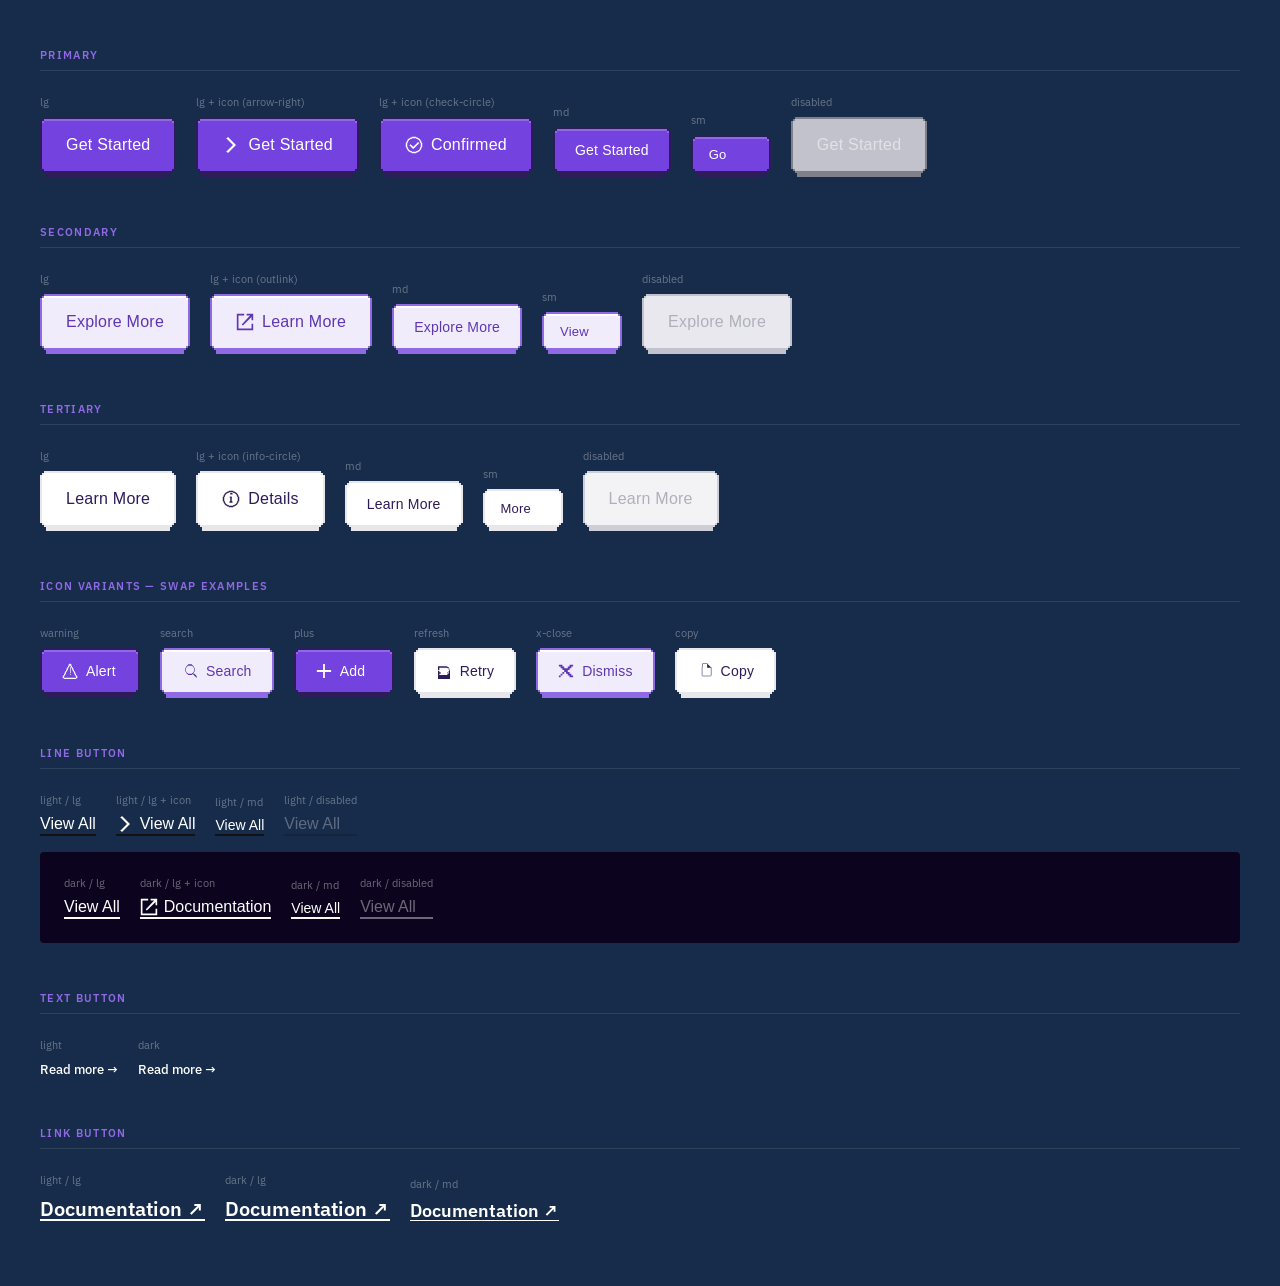
==== DesignSystem/components/buttons.html @ 7628325a "Add MemeCore Design System — tokens, components, icon system - Design tokens: CSS variables (colors," ====
<!DOCTYPE html>
<html lang="ko">
<head>
  <meta charset="UTF-8" />
  <meta name="viewport" content="width=device-width, initial-scale=1.0" />
  <title>MemeCore — Buttons</title>
  <link rel="stylesheet" href="../tokens.css" />
  <link rel="stylesheet" href="buttons.css" />
  <style>
    * { box-sizing: border-box; margin: 0; padding: 0; }
    body { background: var(--color-bg-night); color: var(--color-white); font-family: var(--font-body); padding: 48px 40px; }
    h2 { font-size: 11px; font-weight: 600; letter-spacing: 0.12em; text-transform: uppercase; color: var(--color-primary-light); margin: 48px 0 24px; padding-bottom: 8px; border-bottom: 1px solid rgba(255,255,255,0.1); }
    h2:first-of-type { margin-top: 0; }
    .row { display: flex; align-items: flex-end; gap: 20px; flex-wrap: wrap; margin-bottom: 16px; }
    .label { font-size: 11px; color: rgba(255,255,255,0.35); margin-bottom: 8px; }
    .col { display: flex; flex-direction: column; }
    .dark-bg { background: var(--color-bg-grants); padding: 24px; border-radius: 4px; display: flex; gap: 20px; flex-wrap: wrap; align-items: flex-end; }
  </style>
</head>
<body>

<!-- ═══════════════════════════════════════════════════════════
     Inline SVG sprite — all pixel icons as <symbol> elements
     Usage: <use href="#icon-NAME"/>
═══════════════════════════════════════════════════════════ -->
<svg xmlns="http://www.w3.org/2000/svg" style="display:none" aria-hidden="true">
  <symbol id="icon-arrow-down" viewBox="31.0 24.0 18.0 11.0">
    <path d="M48 26V27H47V28H46V29H45V30H44V31H43V32H42V33H41V34H39V33H38V32H37V31H36V30H35V29H34V28H33V27H32V26H33V25H34V26H35V27H36V28H37V29H38V30H39V31H41V30H42V29H43V28H44V27H45V26H46V25H47V26H48Z" fill="currentColor"/>
  </symbol>
  <symbol id="icon-arrow-left" viewBox="34.0 21.0 11.0 18.0">
    <path fill-rule="evenodd" clip-rule="evenodd" d="M42.5 22H43.5V23H44.5V24H43.5V25H42.5V26H41.5V27H40.5V28H39.5V29H38.5V30V31H39.5V32H40.5V33H41.5V34H42.5V35H43.5V36H44.5V37H43.5V38H42.5V37H41.5V36H40.5V35H39.5V34H38.5V33H37.5V32H36.5V31H35.5V29H36.5V28H37.5V27H38.5V26H39.5V25H40.5V24H41.5V23H42.5V22Z" fill="currentColor"/>
  </symbol>
  <symbol id="icon-arrow-right" viewBox="34.0 21.0 11.0 18.0">
    <path fill-rule="evenodd" clip-rule="evenodd" d="M37 22H36V23H35V24H36V25H37V26H38V27H39V28H40V29H41V30V31H40V32H39V33H38V34H37V35H36V36H35V37H36V38H37V37H38V36H39V35H40V34H41V33H42V32H43V31H44V29H43V28H42V27H41V26H40V25H39V24H38V23H37V22Z" fill="currentColor"/>
  </symbol>
  <symbol id="icon-arrow-up" viewBox="31.0 24.0 18.0 11.0">
    <path fill-rule="evenodd" clip-rule="evenodd" d="M39 25H41V26H42V27H43V28H44V29H45V30H46V31H47V32H46V33H45V32H44V31H43V30H42V29H41V28H40V27H39V28H38V29H37V30H36V31H35V32H34V33H33V32H32V31H33V30H34V29H35V28H36V27H37V26H38V25H39Z" fill="currentColor"/>
  </symbol>
  <symbol id="icon-check" viewBox="29.0 21.0 22.0 16.0">
    <path d="M50 [base64]" fill="currentColor"/>
  </symbol>
  <symbol id="icon-check-circle" viewBox="18.0 18.0 24.0 24.0">
    <path d="M37 27V28H36V29H35V30H34V31H33V32H32V33H31V34H30V35H28V34H27V33H26V32H25V31H24V30H25V29H26V30H27V31H28V32H30V31H31V30H32V29H33V28H34V27H35V26H36V27H37Z" fill="currentColor"/>
    <path d="M40 27V25H39V23H38V22H37V21H35V20H33V19H27V20H25V21H23V22H22V23H21V25H20V27H19V33H20V35H21V37H22V38H23V39H25V40H27V41H33V40H35V39H37V38H38V37H39V35H40V33H41V27H40ZM38 33V35H37V37H35V38H33V39H27V38H25V37H23V35H22V33H21V27H22V25H23V23H25V22H27V21H33V22H35V23H37V25H38V27H39V33H38Z" fill="currentColor"/>
  </symbol>
  <symbol id="icon-copy" viewBox="21.0 19.0 26.0 30.0">
    <path fill-rule="evenodd" clip-rule="evenodd" d="M29 20H39V27H46V43H45V44H29V43H28V27H29V20ZM38 21H30V27H29V43H45V28H38V21ZM39 21V27H45L39 21Z" fill="currentColor"/>
  </symbol>
  <symbol id="icon-delete" viewBox="20.0 18.0 21.0 24.0">
    <path d="M36.5 23V22H35.5V21H34.5V20H33.5V19H27.5V20H26.5V21H25.5V22H24.5V23H20.5V25H21.5V24H39.5V25H40.5V23H36.5Z" fill="currentColor"/>
    <path d="M38.5 25H22.5V41H23.5V42H37.5V41H38.5V25ZM24.5 26H23.5V41H24.5V26ZM37.5 26H36.5V41H37.5V26Z" fill="currentColor"/>
    <path d="M28.5 27H27.5V40H28.5V27Z" fill="currentColor"/>
    <path d="M31.5 27H30.5V40H31.5V27Z" fill="currentColor"/>
    <path d="M34.5 27H33.5V40H34.5V27Z" fill="currentColor"/>
  </symbol>
  <symbol id="icon-info-circle" viewBox="18.0 18.0 24.0 24.0">
    <path d="M32 33V35H28V33H29V28H28V27H31V33H32Z" fill="currentColor"/>
    <path d="M32 24V22H29V24H32Z" fill="currentColor"/>
    <path d="M40 27V25H39V23H38V22H37V21H35V20H33V19H27V20H25V21H23V22H22V23H21V25H20V27H19V33H20V35H21V37H22V38H23V39H25V40H27V41H33V40H35V39H37V38H38V37H39V35H40V33H41V27H40ZM38 33V35H37V37H35V38H33V39H27V38H25V37H23V35H22V33H21V27H22V25H23V23H25V22H27V21H33V22H35V23H37V25H38V27H39V33H38Z" fill="currentColor"/>
    <path d="M29 27V28H31V27H29Z" fill="currentColor"/>
  </symbol>
  <symbol id="icon-minus" viewBox="21.0 28.0 18.0 4.0">
    <path fill-rule="evenodd" clip-rule="evenodd" d="M39 29H21V31H39V29Z" fill="currentColor"/>
  </symbol>
  <symbol id="icon-more-dot" viewBox="18.0 40.0 24.0 8.0">
    <path d="M32 43H33V45H32V46H31V47H29V46H28V45H27V43H28V42H29V41H31V42H32V43Z" fill="currentColor"/>
    <path d="M22 43H23V45H22V46H21V47H19V46H18V45H17V43H18V42H19V41H21V42H22V43Z" fill="currentColor"/>
    <path d="M42 43H43V45H42V46H41V47H39V46H38V45H37V43H38V42H39V41H41V42H42V43Z" fill="currentColor"/>
  </symbol>
  <symbol id="icon-outlink" viewBox="19.0 19.0 22.0 22.0">
    <path fill-rule="evenodd" clip-rule="evenodd" d="M20 20H29V22H22V38H38V32H40V40H20V20ZM32 20H40V28H38V23.83L27.41 34.41L26 33L36.17 22H32V20Z" fill="currentColor"/>
  </symbol>
  <symbol id="icon-plus" viewBox="21.0 21.0 18.0 18.0">
    <path fill-rule="evenodd" clip-rule="evenodd" d="M31 22H29V29H22V31H29V38H31V31H38V29H31V22Z" fill="currentColor"/>
  </symbol>
  <symbol id="icon-refresh" viewBox="20.0 18.0 20.0 24.0">
    <path fill-rule="evenodd" clip-rule="evenodd" d="M35 23H23H21V25V29H23V25H35V26H37V28H38V30H37V32H36V33H35V34H23V30H21V42H39V30H37V34H35V36H23V32H25V34H35V32H37V30H39V28H38V26H37V24H35V23Z" fill="currentColor"/>
  </symbol>
  <symbol id="icon-search" viewBox="18.0 18.0 24.0 24.0">
    <path d="M40 38V37H39V36H38V35H37V34H35V33H36V31H37V25H36V23H35V22H34V21H33V20H27V21H26V22H25V23H24V25H23V31H24V33H25V34H26V35H27V36H33V35H35V36H36V37H37V38H38V39H39V40H40V38ZM35 31V33H33V34H27V33H25V31H24V25H25V23H27V22H33V23H35V25H36V31H35Z" fill="currentColor"/>
  </symbol>
  <symbol id="icon-warning" viewBox="18.0 18.0 24.0 24.0">
    <path d="M40 38V36H39V34H38V32H37V30H36V28H35V26H34V24H33V22H32V20H31V19H29V20H28V22H27V24H26V26H25V28H24V30H23V32H22V34H21V36H20V38H19V41H21V42H39V41H41V38H40ZM30 22H31V24H32V26H33V28H34V30H35V32H36V34H37V36H38V38H39V40H21V38H22V36H23V34H24V32H25V30H26V28H27V26H28V24H29V22H30Z" fill="currentColor"/>
    <path d="M31 33V24H30V33H31Z" fill="currentColor"/>
    <path d="M31 36V34H30V36H31Z" fill="currentColor"/>
  </symbol>
  <symbol id="icon-x-circle" viewBox="18.0 18.0 24.0 24.0">
    <path d="M40 27V25H39V23H38V22H37V21H35V20H33V19H27V20H25V21H23V22H22V23H21V25H20V27H19V33H20V35H21V37H22V38H23V39H25V40H27V41H33V40H35V39H37V38H38V37H39V35H40V33H41V27H40ZM38 33V35H37V37H35V38H33V39H27V38H25V37H23V35H22V33H21V27H22V25H23V23H25V22H27V21H33V22H35V23H37V25H38V27H39V33H38Z" fill="currentColor"/>
    <path d="M35 25V24H34V25H33V26H32V27H31V28H30V29H29V30H28V31H27V32H26V33H27V32H28V31H29V30H30V29H31V28H32V27H33V26H34V25H35Z" fill="currentColor"/>
  </symbol>
  <symbol id="icon-x-close" viewBox="21.0 22.0 18.0 16.0">
    <path fill-rule="evenodd" clip-rule="evenodd" d="M22 23H26V25H28V27H32V25H34V23H38V25H36V27H34V29H32V31H34V33H36V35H38V37H34V35H32V33H30V31H28V33H26V35H24V37H22V35H24V33H26V31H28V29H26V27H24V25H22V23Z" fill="currentColor"/>
  </symbol>
</svg>

<!-- ═══════════════════════════════════════════════════════════ -->

  <h2>Primary</h2>
  <div class="row">
    <div class="col"><div class="label">lg</div>
      <button class="btn btn-primary btn-lg"><span class="btn-body">Get Started</span></button>
    </div>
    <div class="col"><div class="label">lg + icon (arrow-right)</div>
      <button class="btn btn-primary btn-lg">
        <span class="btn-body">
          <svg class="btn-icon" aria-hidden="true"><use href="#icon-arrow-right"/></svg>
          Get Started
        </span>
      </button>
    </div>
    <div class="col"><div class="label">lg + icon (check-circle)</div>
      <button class="btn btn-primary btn-lg">
        <span class="btn-body">
          <svg class="btn-icon" aria-hidden="true"><use href="#icon-check-circle"/></svg>
          Confirmed
        </span>
      </button>
    </div>
    <div class="col"><div class="label">md</div>
      <button class="btn btn-primary btn-md"><span class="btn-body">Get Started</span></button>
    </div>
    <div class="col"><div class="label">sm</div>
      <button class="btn btn-primary btn-sm"><span class="btn-body">Go</span></button>
    </div>
    <div class="col"><div class="label">disabled</div>
      <button class="btn btn-primary btn-lg disabled"><span class="btn-body">Get Started</span></button>
    </div>
  </div>

  <h2>Secondary</h2>
  <div class="row">
    <div class="col"><div class="label">lg</div>
      <button class="btn btn-secondary btn-lg"><span class="btn-body">Explore More</span></button>
    </div>
    <div class="col"><div class="label">lg + icon (outlink)</div>
      <button class="btn btn-secondary btn-lg">
        <span class="btn-body">
          <svg class="btn-icon" aria-hidden="true"><use href="#icon-outlink"/></svg>
          Learn More
        </span>
      </button>
    </div>
    <div class="col"><div class="label">md</div>
      <button class="btn btn-secondary btn-md"><span class="btn-body">Explore More</span></button>
    </div>
    <div class="col"><div class="label">sm</div>
      <button class="btn btn-secondary btn-sm"><span class="btn-body">View</span></button>
    </div>
    <div class="col"><div class="label">disabled</div>
      <button class="btn btn-secondary btn-lg disabled"><span class="btn-body">Explore More</span></button>
    </div>
  </div>

  <h2>Tertiary</h2>
  <div class="row">
    <div class="col"><div class="label">lg</div>
      <button class="btn btn-tertiary btn-lg"><span class="btn-body">Learn More</span></button>
    </div>
    <div class="col"><div class="label">lg + icon (info-circle)</div>
      <button class="btn btn-tertiary btn-lg">
        <span class="btn-body">
          <svg class="btn-icon" aria-hidden="true"><use href="#icon-info-circle"/></svg>
          Details
        </span>
      </button>
    </div>
    <div class="col"><div class="label">md</div>
      <button class="btn btn-tertiary btn-md"><span class="btn-body">Learn More</span></button>
    </div>
    <div class="col"><div class="label">sm</div>
      <button class="btn btn-tertiary btn-sm"><span class="btn-body">More</span></button>
    </div>
    <div class="col"><div class="label">disabled</div>
      <button class="btn btn-tertiary btn-lg disabled"><span class="btn-body">Learn More</span></button>
    </div>
  </div>

  <h2>Icon Variants — Swap Examples</h2>
  <div class="row">
    <div class="col"><div class="label">warning</div>
      <button class="btn btn-primary btn-md">
        <span class="btn-body">
          <svg class="btn-icon" aria-hidden="true"><use href="#icon-warning"/></svg>Alert
        </span>
      </button>
    </div>
    <div class="col"><div class="label">search</div>
      <button class="btn btn-secondary btn-md">
        <span class="btn-body">
          <svg class="btn-icon" aria-hidden="true"><use href="#icon-search"/></svg>Search
        </span>
      </button>
    </div>
    <div class="col"><div class="label">plus</div>
      <button class="btn btn-primary btn-md">
        <span class="btn-body">
          <svg class="btn-icon" aria-hidden="true"><use href="#icon-plus"/></svg>Add
        </span>
      </button>
    </div>
    <div class="col"><div class="label">refresh</div>
      <button class="btn btn-tertiary btn-md">
        <span class="btn-body">
          <svg class="btn-icon" aria-hidden="true"><use href="#icon-refresh"/></svg>Retry
        </span>
      </button>
    </div>
    <div class="col"><div class="label">x-close</div>
      <button class="btn btn-secondary btn-md">
        <span class="btn-body">
          <svg class="btn-icon" aria-hidden="true"><use href="#icon-x-close"/></svg>Dismiss
        </span>
      </button>
    </div>
    <div class="col"><div class="label">copy</div>
      <button class="btn btn-tertiary btn-md">
        <span class="btn-body">
          <svg class="btn-icon" aria-hidden="true"><use href="#icon-copy"/></svg>Copy
        </span>
      </button>
    </div>
  </div>

  <h2>Line Button</h2>
  <div class="row">
    <div class="col"><div class="label">light / lg</div>
      <button class="btn-line btn-line-light btn-lg" style="color:var(--color-white)">View All</button>
    </div>
    <div class="col"><div class="label">light / lg + icon</div>
      <button class="btn-line btn-line-light btn-lg" style="color:var(--color-white)">
        <svg class="btn-icon" aria-hidden="true"><use href="#icon-arrow-right"/></svg>
        View All
      </button>
    </div>
    <div class="col"><div class="label">light / md</div>
      <button class="btn-line btn-line-light btn-md" style="color:var(--color-white)">View All</button>
    </div>
    <div class="col"><div class="label">light / disabled</div>
      <button class="btn-line btn-line-light btn-lg disabled" style="color:rgba(255,255,255,.3)">View All</button>
    </div>
  </div>
  <div class="dark-bg">
    <div class="col"><div class="label" style="color:rgba(255,255,255,.4)">dark / lg</div>
      <button class="btn-line btn-line-dark btn-lg">View All</button>
    </div>
    <div class="col"><div class="label" style="color:rgba(255,255,255,.4)">dark / lg + icon</div>
      <button class="btn-line btn-line-dark btn-lg">
        <svg class="btn-icon" aria-hidden="true"><use href="#icon-outlink"/></svg>
        Documentation
      </button>
    </div>
    <div class="col"><div class="label" style="color:rgba(255,255,255,.4)">dark / md</div>
      <button class="btn-line btn-line-dark btn-md">View All</button>
    </div>
    <div class="col"><div class="label" style="color:rgba(255,255,255,.4)">dark / disabled</div>
      <button class="btn-line btn-line-dark btn-lg disabled">View All</button>
    </div>
  </div>

  <h2>Text Button</h2>
  <div class="row">
    <div class="col"><div class="label">light</div>
      <button class="btn-text btn-text-light body-medium-md" style="color:white">Read more →</button>
    </div>
    <div class="col"><div class="label">dark</div>
      <button class="btn-text btn-text-dark body-medium-md">Read more →</button>
    </div>
  </div>

  <h2>Link Button</h2>
  <div class="row">
    <div class="col"><div class="label">light / lg</div>
      <a href="#" class="btn-link btn-link-light btn-lg" style="color:var(--color-white)">Documentation ↗</a>
    </div>
    <div class="col"><div class="label">dark / lg</div>
      <a href="#" class="btn-link btn-link-dark btn-lg">Documentation ↗</a>
    </div>
    <div class="col"><div class="label">dark / md</div>
      <a href="#" class="btn-link btn-link-dark btn-md">Documentation ↗</a>
    </div>
  </div>

</body>
</html>
---- DesignSystem/tokens.css ----
/* ==========================================================
   MemeCore Design System — CSS Tokens
   Source: Figma [Main Site] Design System - V3
   Generated: 2026-05-14
   ========================================================== */

@import url('https://fonts.googleapis.com/css2?family=IBM+Plex+Sans:wght@400;500;600&display=swap');

:root {

  /* --------------------------------------------------------
     TYPOGRAPHY — Font Families
  -------------------------------------------------------- */
  --font-display: 'Marvin', sans-serif;   /* title/bold-* */
  --font-body:    'IBM Plex Sans', sans-serif; /* body, title, label */

  /* --------------------------------------------------------
     TYPOGRAPHY — Font Sizes
  -------------------------------------------------------- */
  /* title/bold (Marvin) */
  --text-title-bold-xxxl: 54px;
  --text-title-bold-xxl:  48px;
  --text-title-bold-xl:   40px;
  --text-title-bold-m:    32px;
  --text-title-bold-s:    24px;
  --text-title-bold-lg:   20px;
  --text-title-bold-xs:   20px;

  /* title (IBM Plex Sans 600) */
  --text-title-xxxl: 20px;
  --text-title-xxl:  28px;
  --text-title-xl:   24px;
  --text-title-lg:   20px;
  --text-title-md:   18px;
  --text-title-sm:   16px;
  --text-title-xs:   14px;

  /* body/regular (IBM Plex Sans 400) */
  --text-body-xxxl: 28px;
  --text-body-xxl:  24px;
  --text-body-xl:   20px;
  --text-body-lg:   18px;
  --text-body-md:   16px;
  --text-body-sm:   14px;
  --text-body-xs:   13px;
  --text-body-xxs:  12px;

  /* body/medium (IBM Plex Sans 500) */
  --text-medium-xxl:  24px;
  --text-medium-xl:   20px;
  --text-medium-lg:   18px;
  --text-medium-md:   16px;
  --text-medium-sm:   15px;
  --text-medium-xs:   14px;
  --text-medium-xxxs: 13px;

  /* label */
  --text-label-btn-lg: 16px;
  --text-label-btn-md: 14px;
  --text-label-btn-sm: 13px;
  --text-label-footer-lg: 18px;
  --text-label-footer-md: 16px;
  --text-label-footer-sm: 14px;
  --text-label-segment-md: 16px;
  --text-label-segment-sm: 14px;
  --text-label-tag: 12px;
  --text-sub-message: 12px;

  /* --------------------------------------------------------
     TYPOGRAPHY — Line Heights
  -------------------------------------------------------- */
  --lh-title-bold-xxxl: 67px;
  --lh-title-bold-xxl:  58px;
  --lh-title-bold-xl:   48px;
  --lh-title-bold-m:    38.4px;
  --lh-title-bold-s:    28.8px;
  --lh-title-bold-lg:   24px;
  --lh-title-bold-xs:   24px;

  --lh-title-xxl:  42px;
  --lh-title-xl:   36px;
  --lh-title-lg:   30px;
  --lh-title-md:   27px;
  --lh-title-sm:   24px;
  --lh-title-xs:   21px;

  --lh-body-xxxl: 42px;
  --lh-body-xxl:  36px;
  --lh-body-xl:   30px;
  --lh-body-lg:   27px;
  --lh-body-md:   24px;
  --lh-body-sm:   21px;
  --lh-body-xs:   19.5px;
  --lh-body-xxs:  18px;

  --lh-label-btn-lg: 16px;
  --lh-label-btn-md: 14px;
  --lh-label-btn-sm: 13px;
  --lh-label-tag: 15.6px;
  --lh-sub-message: 14.4px;

  /* --------------------------------------------------------
     TYPOGRAPHY — Letter Spacing
  -------------------------------------------------------- */
  --ls-label-btn-lg: 0.24px;
  --ls-label-btn-md: 0.21px;
  --ls-label-btn-sm: 0.195px;
  --ls-body-xs:  0.13px;
  --ls-body-xxs: 0.12px;
  --ls-label-tag: 0.12px;
  --ls-sub-message: 0.12px;
  --ls-none: 0;

  /* --------------------------------------------------------
     COLORS — Brand Primary (Purple)
  -------------------------------------------------------- */
  --color-primary:       #7443df;
  --color-primary-dark:  #2e1b59;
  --color-primary-light: #9069e5;

  /* --------------------------------------------------------
     COLORS — Backgrounds
  -------------------------------------------------------- */
  --color-bg-night:        #172c4a;
  --color-bg-night-dark:   #182133;
  --color-bg-night-mid:    #202f4e;
  --color-bg-sky:          #60abff;
  --color-bg-menu:         #76a7ff;
  --color-bg-grants:       #0c041e;
  --color-bg-thunder-dark: #211f1e;
  --color-bg-thunder-teal: #0c2930;
  --color-bg-loading-dark: #170d2d;
  --color-bg-loading-purple: #ac8eec;

  /* --------------------------------------------------------
     COLORS — Semantic / Accent
  -------------------------------------------------------- */
  --color-accent-green:  #19ff9b;
  --color-accent-white:  #dffffa;
  --color-white:         #ffffff;
  --color-black:         #121213;

  /* --------------------------------------------------------
     SHADOWS
  -------------------------------------------------------- */
  --shadow-btn-primary:    0 4px 0 0 #2e1b59;
  --shadow-btn-secondary:  0 4px 0 0 #c7b4f2;
  --shadow-btn-tertiary:   0 4px 0 0 #e7e7eb;
  --shadow-btn-line-light: 0 4px 0 0 rgba(18,18,19,0.50);
  --shadow-btn-line-dark:  0 4px 0 0 #f3f3f5;
  --shadow-btn-disabled:   0 4px 0 0 #808088;
  --shadow-dropdown:       0 4px 10px 0 rgba(18,18,19,0.20);
  --shadow-ticket:         0 8px 20px 0 rgba(0,0,0,0.25);
  --shadow-sticker:        0 4px 0 0 rgba(18,18,19,0.30), -2px -2px 0 0 #fff, 2px 2px 0 0 #fff;
  --shadow-switch-thumb:   -1px 1px 2px 0 rgba(18,18,19,0.08);
  --shadow-ecosystem-glow: 0 0 200px 0 rgba(25,255,155,0.60);
  --shadow-ecosystem-glow2: 0 0 200px 0 rgba(223,255,250,0.60);

}
---- DesignSystem/components/buttons.css ----
/* ==========================================================
   MemeCore — Buttons
   Source: Figma [Main Site] Design System V3 > Buttons
   Pixel-art staircase corners via border-image 9-slice SVG
   ========================================================== */

/* ──────────────────────────────────────────────────────────
   Pixel border-image data URIs (14×14 SVG, slice=6 fill)
   Each variant has: normal / hover / active / disabled
────────────────────────────────────────────────────────── */

/* PRIMARY  dark=#2e1b59  light=#9069e5  main=#7443df */
:root {
  --_btn-primary:
    url("[data-uri]");
  --_btn-primary-hover:
    url("[data-uri]");
  --_btn-primary-active:
    url("[data-uri]");
  --_btn-primary-disabled:
    url("[data-uri]");

  /* SECONDARY  dark=#9069e5  light=#fff  main=#f1ecfc */
  --_btn-secondary:
    url("[data-uri]");
  --_btn-secondary-hover:
    url("[data-uri]");
  --_btn-secondary-disabled:
    url("[data-uri]");

  /* TERTIARY  dark=#e7e7eb  light=#fff  main=#fff */
  --_btn-tertiary:
    url("[data-uri]");
  --_btn-tertiary-hover:
    url("[data-uri]");
  --_btn-tertiary-disabled:
    url("[data-uri]");
}

/* ──────────────────────────────────────────────────────────
   Shared border-image mixin
────────────────────────────────────────────────────────── */
.btn-primary .btn-body,
.btn-secondary .btn-body,
.btn-tertiary .btn-body {
  border: 6px solid transparent;
  border-image-slice: 6 fill;
  border-image-width: 6px;
  border-image-outset: 0;
  border-image-repeat: stretch;
  box-sizing: border-box;
}

/* ──────────────────────────────────────────────────────────
   Base wrapper
────────────────────────────────────────────────────────── */
.btn {
  position: relative;
  display: inline-flex;
  align-items: center;
  justify-content: flex-start;
  gap: 8px;
  cursor: pointer;
  border: none;
  background: none;
  padding: 0;
  margin-bottom: 4px;
  font-family: var(--font-display);
  letter-spacing: var(--ls-label-btn-lg);
  text-decoration: none;
  user-select: none;
  -webkit-user-select: none;
  transition: transform 0.07s ease, margin-bottom 0.07s ease;
}

/* Drop-shadow strip below the button body */
.btn::after {
  content: '';
  position: absolute;
  bottom: -4px;
  left: 6px;
  right: 6px;
  height: 4px;
  pointer-events: none;
}

/* Press animation */
.btn:active {
  transform: translateY(4px);
  margin-bottom: 0;
}
.btn:active::after { opacity: 0; }

/* Button body — flex container, frame painted by border-image */
.btn-body {
  display: inline-flex;
  align-items: center;
  justify-content: flex-start;
  gap: 8px;
}

/* Center-aligned variant */
.btn.btn-center .btn-body { justify-content: center; }
.btn.btn-center           { width: 100%; }

/* ──────────────────────────────────────────────────────────
   Sizes  (min-height includes 6px border on each side)
────────────────────────────────────────────────────────── */
.btn-lg .btn-body {
  padding: 8px 20px;
  min-height: 56px;
  min-width: 120px;
  font-size: var(--text-label-btn-lg);
  line-height: var(--lh-label-btn-lg);
  letter-spacing: var(--ls-label-btn-lg);
}
.btn-md .btn-body {
  padding: 6px 16px;
  min-height: 46px;
  min-width: 100px;
  font-size: var(--text-label-btn-md);
  line-height: var(--lh-label-btn-md);
  letter-spacing: var(--ls-label-btn-md);
}
.btn-sm .btn-body {
  padding: 4px 12px;
  min-height: 38px;
  min-width: 80px;
  font-size: var(--text-label-btn-sm);
  line-height: var(--lh-label-btn-sm);
  letter-spacing: var(--ls-label-btn-sm);
}

/* ──────────────────────────────────────────────────────────
   Icon slot
────────────────────────────────────────────────────────── */
.btn-icon {
  width: 16px;
  height: 16px;
  flex-shrink: 0;
  display: block;
}
.btn-sm .btn-icon { width: 12px; height: 12px; }
.btn-lg .btn-icon { width: 18px; height: 18px; }

/* ──────────────────────────────────────────────────────────
   PRIMARY  (purple fill)
────────────────────────────────────────────────────────── */
.btn-primary .btn-body {
  border-image-source: var(--_btn-primary);
  color: var(--color-white);
}
.btn-primary::after { background: var(--color-primary-dark); }

.btn-primary:hover .btn-body {
  border-image-source: var(--_btn-primary-hover);
}
.btn-primary:active .btn-body {
  border-image-source: var(--_btn-primary-active);
}
.btn-primary:disabled .btn-body,
.btn-primary.disabled .btn-body {
  border-image-source: var(--_btn-primary-disabled);
  color: rgba(255,255,255,0.5);
  cursor: not-allowed;
}
.btn-primary:disabled::after,
.btn-primary.disabled::after { background: #808088; }

/* ──────────────────────────────────────────────────────────
   SECONDARY  (lavender fill)
────────────────────────────────────────────────────────── */
.btn-secondary .btn-body {
  border-image-source: var(--_btn-secondary);
  color: #5d36b2;
}
.btn-secondary::after { background: var(--color-primary-light); }

.btn-secondary:hover .btn-body {
  border-image-source: var(--_btn-secondary-hover);
}
.btn-secondary:active .btn-body {
  border-image-source: var(--_btn-secondary-hover); /* reuse hover frame, slightly tinted */
}
.btn-secondary:disabled .btn-body,
.btn-secondary.disabled .btn-body {
  border-image-source: var(--_btn-secondary-disabled);
  color: #b0b0bc;
  cursor: not-allowed;
}
.btn-secondary:disabled::after,
.btn-secondary.disabled::after { background: #c2c2cc; }

/* ──────────────────────────────────────────────────────────
   TERTIARY  (white fill)
────────────────────────────────────────────────────────── */
.btn-tertiary .btn-body {
  border-image-source: var(--_btn-tertiary);
  color: var(--color-primary-dark);
}
.btn-tertiary::after { background: #e7e7eb; }

.btn-tertiary:hover .btn-body {
  border-image-source: var(--_btn-tertiary-hover);
}
.btn-tertiary:active .btn-body {
  border-image-source: var(--_btn-tertiary-hover);
}
.btn-tertiary:disabled .btn-body,
.btn-tertiary.disabled .btn-body {
  border-image-source: var(--_btn-tertiary-disabled);
  color: #b0b0bc;
  cursor: not-allowed;
}
.btn-tertiary:disabled::after,
.btn-tertiary.disabled::after { background: #ceced6; }

/* ──────────────────────────────────────────────────────────
   LINE BUTTON  (underline style)
────────────────────────────────────────────────────────── */
.btn-line {
  background: none;
  border: none;
  cursor: pointer;
  font-family: var(--font-display);
  display: inline-flex;
  align-items: center;
  gap: 6px;
  padding: 0;
  padding-bottom: 3px;
  position: relative;
  transition: opacity 0.15s;
}
.btn-line::after {
  content: '';
  position: absolute;
  bottom: 0; left: 0; right: 0;
  height: 2px;
}
.btn-line.btn-lg { font-size: var(--text-label-btn-lg); }
.btn-line.btn-md { font-size: var(--text-label-btn-md); }
.btn-line.btn-sm { font-size: var(--text-label-btn-sm); }

/* Light */
.btn-line-light { color: var(--color-black); }
.btn-line-light::after { background: var(--color-black); }
.btn-line-light:hover { opacity: 0.7; }
.btn-line-light:disabled,
.btn-line-light.disabled { color: rgba(18,18,19,0.30); cursor: not-allowed; }
.btn-line-light:disabled::after,
.btn-line-light.disabled::after { background: rgba(18,18,19,0.30); }

/* Dark */
.btn-line-dark { color: var(--color-white); }
.btn-line-dark::after { background: var(--color-white); }
.btn-line-dark:hover { opacity: 0.7; }
.btn-line-dark:disabled,
.btn-line-dark.disabled { color: rgba(255,255,255,0.40); cursor: not-allowed; }
.btn-line-dark:disabled::after,
.btn-line-dark.disabled::after { background: rgba(255,255,255,0.40); }

/* ──────────────────────────────────────────────────────────
   TEXT BUTTON
────────────────────────────────────────────────────────── */
.btn-text {
  background: none;
  border: none;
  cursor: pointer;
  font-family: var(--font-body);
  font-weight: 500;
  display: inline-flex;
  align-items: center;
  gap: 6px;
  padding: 0;
  transition: opacity 0.15s;
}
.btn-text-light { color: var(--color-black); }
.btn-text-dark  { color: var(--color-white); }
.btn-text:hover { opacity: 0.7; }
.btn-text:disabled,
.btn-text.disabled { opacity: 0.35; cursor: not-allowed; }

/* ──────────────────────────────────────────────────────────
   LINK BUTTON
────────────────────────────────────────────────────────── */
.btn-link {
  background: none;
  border: none;
  cursor: pointer;
  font-family: var(--font-body);
  font-weight: 600;
  display: inline-flex;
  align-items: center;
  gap: 4px;
  padding: 0;
  text-decoration: underline;
  text-underline-offset: 3px;
  transition: opacity 0.15s;
}
.btn-link-light { color: var(--color-black); }
.btn-link-dark  { color: var(--color-white); }
.btn-link:hover { opacity: 0.7; }
.btn-link.btn-lg { font-size: var(--text-title-lg); }
.btn-link.btn-md { font-size: var(--text-title-md); }
.btn-link.btn-sm { font-size: var(--text-title-sm); }
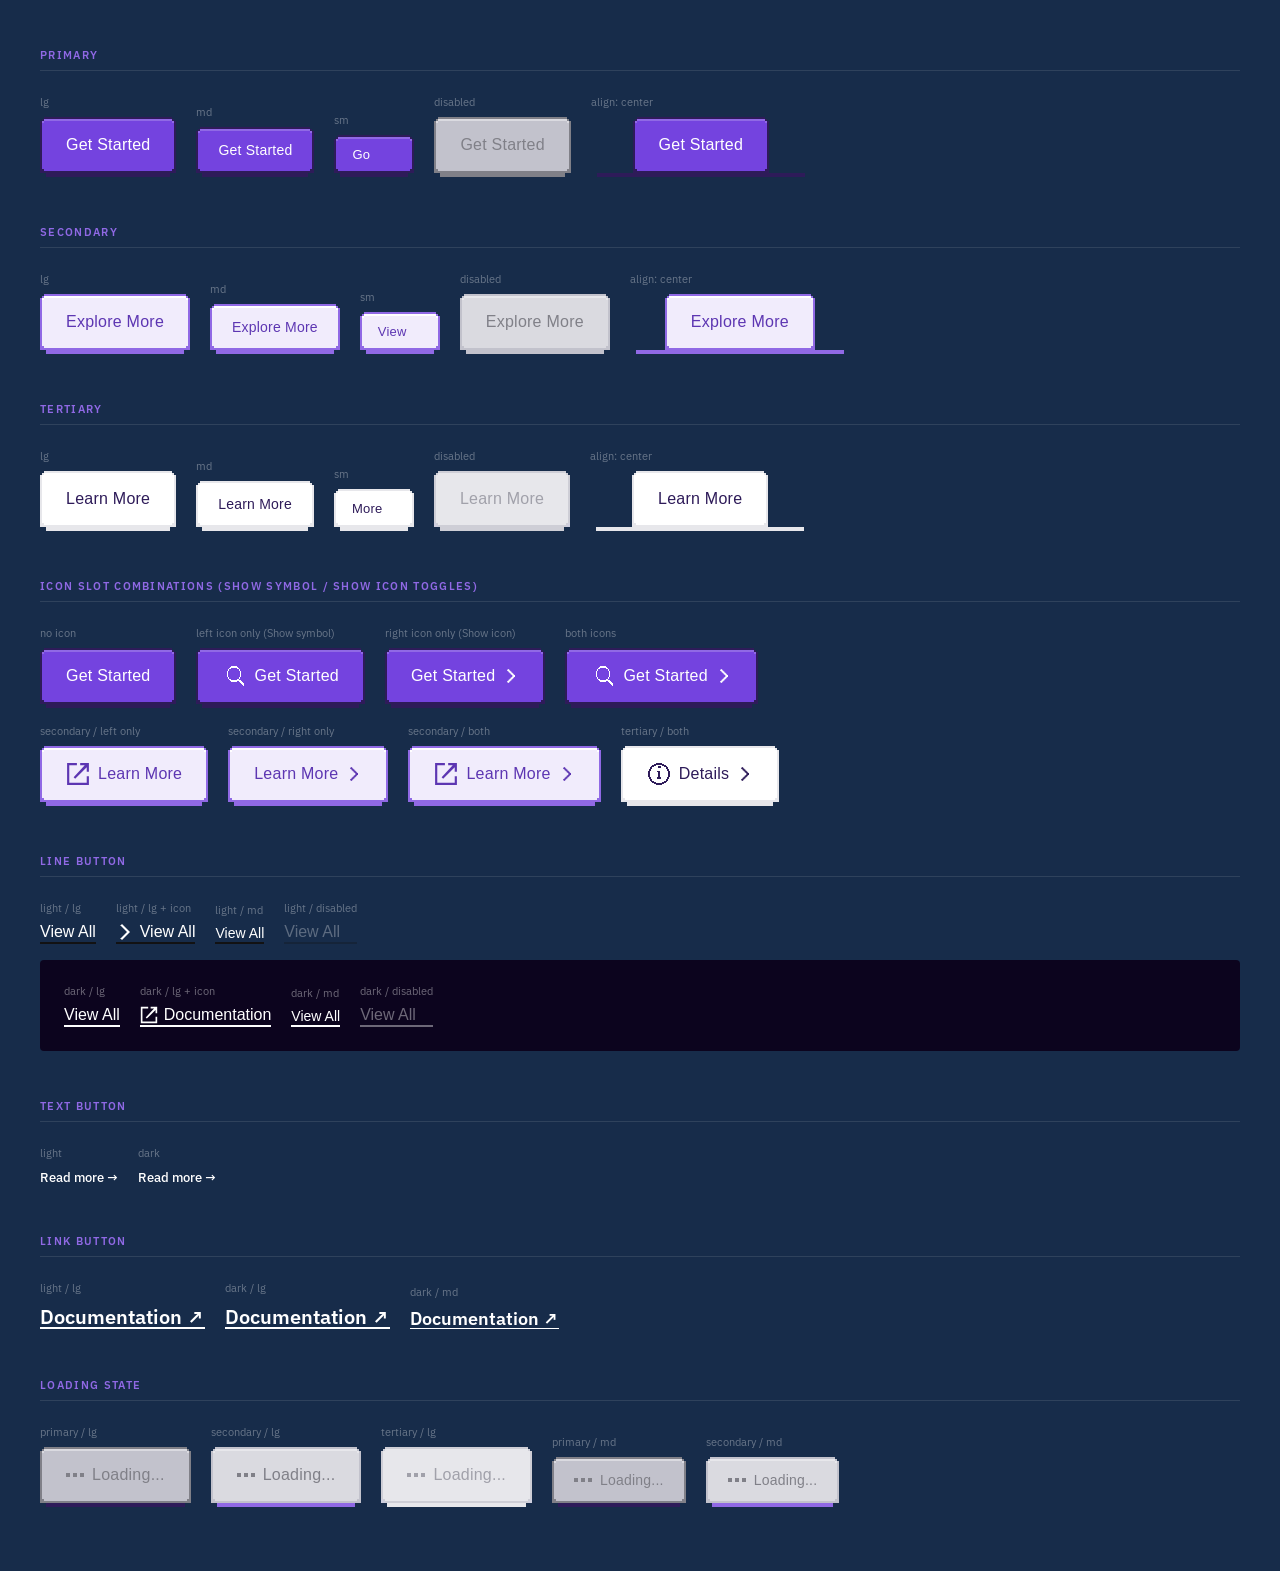
==== commit 696994ba: "feat: complete design system — tokens, navigation, footer, cards, pixel SVG, button icon slots - tok" ====
--- a/DesignSystem/components/buttons.html
+++ b/DesignSystem/components/buttons.html
@@ -98,124 +98,223 @@
   <h2>Primary</h2>
   <div class="row">
     <div class="col"><div class="label">lg</div>
-      <button class="btn btn-primary btn-lg"><span class="btn-body">Get Started</span></button>
-    </div>
-    <div class="col"><div class="label">lg + icon (arrow-right)</div>
       <button class="btn btn-primary btn-lg">
         <span class="btn-body">
-          <svg class="btn-icon" aria-hidden="true"><use href="#icon-arrow-right"/></svg>
-          Get Started
-        </span>
-      </button>
-    </div>
-    <div class="col"><div class="label">lg + icon (check-circle)</div>
+          <svg class="btn-icon-left" aria-hidden="true"><use href="#icon-check-circle"/></svg>
+          Get Started
+          <svg class="btn-icon-right" aria-hidden="true"><use href="#icon-arrow-right"/></svg>
+        </span>
+      </button>
+    </div>
+    <div class="col"><div class="label">md</div>
+      <button class="btn btn-primary btn-md">
+        <span class="btn-body">
+          <svg class="btn-icon-left" aria-hidden="true"><use href="#icon-check-circle"/></svg>
+          Get Started
+          <svg class="btn-icon-right" aria-hidden="true"><use href="#icon-arrow-right"/></svg>
+        </span>
+      </button>
+    </div>
+    <div class="col"><div class="label">sm</div>
+      <button class="btn btn-primary btn-sm">
+        <span class="btn-body">
+          <svg class="btn-icon-left" aria-hidden="true"><use href="#icon-check-circle"/></svg>
+          Go
+          <svg class="btn-icon-right" aria-hidden="true"><use href="#icon-arrow-right"/></svg>
+        </span>
+      </button>
+    </div>
+    <div class="col"><div class="label">disabled</div>
+      <button class="btn btn-primary btn-lg" disabled>
+        <span class="btn-body">
+          <svg class="btn-icon-left" aria-hidden="true"><use href="#icon-check-circle"/></svg>
+          Get Started
+          <svg class="btn-icon-right" aria-hidden="true"><use href="#icon-arrow-right"/></svg>
+        </span>
+      </button>
+    </div>
+    <div class="col"><div class="label">align: center</div>
+      <button class="btn btn-primary btn-lg btn-center" style="width:220px">
+        <span class="btn-body">
+          <svg class="btn-icon-left" aria-hidden="true"><use href="#icon-check-circle"/></svg>
+          Get Started
+          <svg class="btn-icon-right" aria-hidden="true"><use href="#icon-arrow-right"/></svg>
+        </span>
+      </button>
+    </div>
+  </div>
+
+  <h2>Secondary</h2>
+  <div class="row">
+    <div class="col"><div class="label">lg</div>
+      <button class="btn btn-secondary btn-lg">
+        <span class="btn-body">
+          <svg class="btn-icon-left" aria-hidden="true"><use href="#icon-outlink"/></svg>
+          Explore More
+          <svg class="btn-icon-right" aria-hidden="true"><use href="#icon-arrow-right"/></svg>
+        </span>
+      </button>
+    </div>
+    <div class="col"><div class="label">md</div>
+      <button class="btn btn-secondary btn-md">
+        <span class="btn-body">
+          <svg class="btn-icon-left" aria-hidden="true"><use href="#icon-outlink"/></svg>
+          Explore More
+          <svg class="btn-icon-right" aria-hidden="true"><use href="#icon-arrow-right"/></svg>
+        </span>
+      </button>
+    </div>
+    <div class="col"><div class="label">sm</div>
+      <button class="btn btn-secondary btn-sm">
+        <span class="btn-body">
+          <svg class="btn-icon-left" aria-hidden="true"><use href="#icon-outlink"/></svg>
+          View
+          <svg class="btn-icon-right" aria-hidden="true"><use href="#icon-arrow-right"/></svg>
+        </span>
+      </button>
+    </div>
+    <div class="col"><div class="label">disabled</div>
+      <button class="btn btn-secondary btn-lg" disabled>
+        <span class="btn-body">
+          <svg class="btn-icon-left" aria-hidden="true"><use href="#icon-outlink"/></svg>
+          Explore More
+          <svg class="btn-icon-right" aria-hidden="true"><use href="#icon-arrow-right"/></svg>
+        </span>
+      </button>
+    </div>
+    <div class="col"><div class="label">align: center</div>
+      <button class="btn btn-secondary btn-lg btn-center" style="width:220px">
+        <span class="btn-body">
+          <svg class="btn-icon-left" aria-hidden="true"><use href="#icon-outlink"/></svg>
+          Explore More
+          <svg class="btn-icon-right" aria-hidden="true"><use href="#icon-arrow-right"/></svg>
+        </span>
+      </button>
+    </div>
+  </div>
+
+  <h2>Tertiary</h2>
+  <div class="row">
+    <div class="col"><div class="label">lg</div>
+      <button class="btn btn-tertiary btn-lg">
+        <span class="btn-body">
+          <svg class="btn-icon-left" aria-hidden="true"><use href="#icon-info-circle"/></svg>
+          Learn More
+          <svg class="btn-icon-right" aria-hidden="true"><use href="#icon-arrow-right"/></svg>
+        </span>
+      </button>
+    </div>
+    <div class="col"><div class="label">md</div>
+      <button class="btn btn-tertiary btn-md">
+        <span class="btn-body">
+          <svg class="btn-icon-left" aria-hidden="true"><use href="#icon-info-circle"/></svg>
+          Learn More
+          <svg class="btn-icon-right" aria-hidden="true"><use href="#icon-arrow-right"/></svg>
+        </span>
+      </button>
+    </div>
+    <div class="col"><div class="label">sm</div>
+      <button class="btn btn-tertiary btn-sm">
+        <span class="btn-body">
+          <svg class="btn-icon-left" aria-hidden="true"><use href="#icon-info-circle"/></svg>
+          More
+          <svg class="btn-icon-right" aria-hidden="true"><use href="#icon-arrow-right"/></svg>
+        </span>
+      </button>
+    </div>
+    <div class="col"><div class="label">disabled</div>
+      <button class="btn btn-tertiary btn-lg" disabled>
+        <span class="btn-body">
+          <svg class="btn-icon-left" aria-hidden="true"><use href="#icon-info-circle"/></svg>
+          Learn More
+          <svg class="btn-icon-right" aria-hidden="true"><use href="#icon-arrow-right"/></svg>
+        </span>
+      </button>
+    </div>
+    <div class="col"><div class="label">align: center</div>
+      <button class="btn btn-tertiary btn-lg btn-center" style="width:220px">
+        <span class="btn-body">
+          <svg class="btn-icon-left" aria-hidden="true"><use href="#icon-info-circle"/></svg>
+          Learn More
+          <svg class="btn-icon-right" aria-hidden="true"><use href="#icon-arrow-right"/></svg>
+        </span>
+      </button>
+    </div>
+  </div>
+
+  <h2>Icon Slot Combinations (Show symbol / Show icon toggles)</h2>
+  <div class="row">
+    <div class="col"><div class="label">no icon</div>
       <button class="btn btn-primary btn-lg">
         <span class="btn-body">
-          <svg class="btn-icon" aria-hidden="true"><use href="#icon-check-circle"/></svg>
-          Confirmed
-        </span>
-      </button>
-    </div>
-    <div class="col"><div class="label">md</div>
-      <button class="btn btn-primary btn-md"><span class="btn-body">Get Started</span></button>
-    </div>
-    <div class="col"><div class="label">sm</div>
-      <button class="btn btn-primary btn-sm"><span class="btn-body">Go</span></button>
-    </div>
-    <div class="col"><div class="label">disabled</div>
-      <button class="btn btn-primary btn-lg disabled"><span class="btn-body">Get Started</span></button>
-    </div>
-  </div>
-
-  <h2>Secondary</h2>
-  <div class="row">
-    <div class="col"><div class="label">lg</div>
-      <button class="btn btn-secondary btn-lg"><span class="btn-body">Explore More</span></button>
-    </div>
-    <div class="col"><div class="label">lg + icon (outlink)</div>
-      <button class="btn btn-secondary btn-lg">
-        <span class="btn-body">
-          <svg class="btn-icon" aria-hidden="true"><use href="#icon-outlink"/></svg>
-          Learn More
-        </span>
-      </button>
-    </div>
-    <div class="col"><div class="label">md</div>
-      <button class="btn btn-secondary btn-md"><span class="btn-body">Explore More</span></button>
-    </div>
-    <div class="col"><div class="label">sm</div>
-      <button class="btn btn-secondary btn-sm"><span class="btn-body">View</span></button>
-    </div>
-    <div class="col"><div class="label">disabled</div>
-      <button class="btn btn-secondary btn-lg disabled"><span class="btn-body">Explore More</span></button>
-    </div>
-  </div>
-
-  <h2>Tertiary</h2>
-  <div class="row">
-    <div class="col"><div class="label">lg</div>
-      <button class="btn btn-tertiary btn-lg"><span class="btn-body">Learn More</span></button>
-    </div>
-    <div class="col"><div class="label">lg + icon (info-circle)</div>
-      <button class="btn btn-tertiary btn-lg">
-        <span class="btn-body">
-          <svg class="btn-icon" aria-hidden="true"><use href="#icon-info-circle"/></svg>
+          <svg class="btn-icon-left" aria-hidden="true"><use href="#icon-search"/></svg>
+          Get Started
+          <svg class="btn-icon-right" aria-hidden="true"><use href="#icon-arrow-right"/></svg>
+        </span>
+      </button>
+    </div>
+    <div class="col"><div class="label">left icon only (Show symbol)</div>
+      <button class="btn btn-primary btn-lg has-left-icon">
+        <span class="btn-body">
+          <svg class="btn-icon-left" aria-hidden="true"><use href="#icon-search"/></svg>
+          Get Started
+          <svg class="btn-icon-right" aria-hidden="true"><use href="#icon-arrow-right"/></svg>
+        </span>
+      </button>
+    </div>
+    <div class="col"><div class="label">right icon only (Show icon)</div>
+      <button class="btn btn-primary btn-lg has-right-icon">
+        <span class="btn-body">
+          <svg class="btn-icon-left" aria-hidden="true"><use href="#icon-search"/></svg>
+          Get Started
+          <svg class="btn-icon-right" aria-hidden="true"><use href="#icon-arrow-right"/></svg>
+        </span>
+      </button>
+    </div>
+    <div class="col"><div class="label">both icons</div>
+      <button class="btn btn-primary btn-lg has-left-icon has-right-icon">
+        <span class="btn-body">
+          <svg class="btn-icon-left" aria-hidden="true"><use href="#icon-search"/></svg>
+          Get Started
+          <svg class="btn-icon-right" aria-hidden="true"><use href="#icon-arrow-right"/></svg>
+        </span>
+      </button>
+    </div>
+  </div>
+  <div class="row">
+    <div class="col"><div class="label">secondary / left only</div>
+      <button class="btn btn-secondary btn-lg has-left-icon">
+        <span class="btn-body">
+          <svg class="btn-icon-left" aria-hidden="true"><use href="#icon-outlink"/></svg>
+          Learn More
+          <svg class="btn-icon-right" aria-hidden="true"><use href="#icon-arrow-right"/></svg>
+        </span>
+      </button>
+    </div>
+    <div class="col"><div class="label">secondary / right only</div>
+      <button class="btn btn-secondary btn-lg has-right-icon">
+        <span class="btn-body">
+          <svg class="btn-icon-left" aria-hidden="true"><use href="#icon-outlink"/></svg>
+          Learn More
+          <svg class="btn-icon-right" aria-hidden="true"><use href="#icon-arrow-right"/></svg>
+        </span>
+      </button>
+    </div>
+    <div class="col"><div class="label">secondary / both</div>
+      <button class="btn btn-secondary btn-lg has-left-icon has-right-icon">
+        <span class="btn-body">
+          <svg class="btn-icon-left" aria-hidden="true"><use href="#icon-outlink"/></svg>
+          Learn More
+          <svg class="btn-icon-right" aria-hidden="true"><use href="#icon-arrow-right"/></svg>
+        </span>
+      </button>
+    </div>
+    <div class="col"><div class="label">tertiary / both</div>
+      <button class="btn btn-tertiary btn-lg has-left-icon has-right-icon">
+        <span class="btn-body">
+          <svg class="btn-icon-left" aria-hidden="true"><use href="#icon-info-circle"/></svg>
           Details
-        </span>
-      </button>
-    </div>
-    <div class="col"><div class="label">md</div>
-      <button class="btn btn-tertiary btn-md"><span class="btn-body">Learn More</span></button>
-    </div>
-    <div class="col"><div class="label">sm</div>
-      <button class="btn btn-tertiary btn-sm"><span class="btn-body">More</span></button>
-    </div>
-    <div class="col"><div class="label">disabled</div>
-      <button class="btn btn-tertiary btn-lg disabled"><span class="btn-body">Learn More</span></button>
-    </div>
-  </div>
-
-  <h2>Icon Variants — Swap Examples</h2>
-  <div class="row">
-    <div class="col"><div class="label">warning</div>
-      <button class="btn btn-primary btn-md">
-        <span class="btn-body">
-          <svg class="btn-icon" aria-hidden="true"><use href="#icon-warning"/></svg>Alert
-        </span>
-      </button>
-    </div>
-    <div class="col"><div class="label">search</div>
-      <button class="btn btn-secondary btn-md">
-        <span class="btn-body">
-          <svg class="btn-icon" aria-hidden="true"><use href="#icon-search"/></svg>Search
-        </span>
-      </button>
-    </div>
-    <div class="col"><div class="label">plus</div>
-      <button class="btn btn-primary btn-md">
-        <span class="btn-body">
-          <svg class="btn-icon" aria-hidden="true"><use href="#icon-plus"/></svg>Add
-        </span>
-      </button>
-    </div>
-    <div class="col"><div class="label">refresh</div>
-      <button class="btn btn-tertiary btn-md">
-        <span class="btn-body">
-          <svg class="btn-icon" aria-hidden="true"><use href="#icon-refresh"/></svg>Retry
-        </span>
-      </button>
-    </div>
-    <div class="col"><div class="label">x-close</div>
-      <button class="btn btn-secondary btn-md">
-        <span class="btn-body">
-          <svg class="btn-icon" aria-hidden="true"><use href="#icon-x-close"/></svg>Dismiss
-        </span>
-      </button>
-    </div>
-    <div class="col"><div class="label">copy</div>
-      <button class="btn btn-tertiary btn-md">
-        <span class="btn-body">
-          <svg class="btn-icon" aria-hidden="true"><use href="#icon-copy"/></svg>Copy
+          <svg class="btn-icon-right" aria-hidden="true"><use href="#icon-arrow-right"/></svg>
         </span>
       </button>
     </div>
@@ -280,5 +379,59 @@
     </div>
   </div>
 
+  <h2>Loading State</h2>
+  <div class="row">
+    <div class="col"><div class="label">primary / lg</div>
+      <button class="btn btn-primary btn-lg btn-loading">
+        <span class="btn-body">
+          <span class="btn-spinner" aria-hidden="true">
+            <span></span><span></span><span></span>
+          </span>
+          Loading...
+        </span>
+      </button>
+    </div>
+    <div class="col"><div class="label">secondary / lg</div>
+      <button class="btn btn-secondary btn-lg btn-loading">
+        <span class="btn-body">
+          <span class="btn-spinner" aria-hidden="true">
+            <span></span><span></span><span></span>
+          </span>
+          Loading...
+        </span>
+      </button>
+    </div>
+    <div class="col"><div class="label">tertiary / lg</div>
+      <button class="btn btn-tertiary btn-lg btn-loading">
+        <span class="btn-body">
+          <span class="btn-spinner" aria-hidden="true">
+            <span></span><span></span><span></span>
+          </span>
+          Loading...
+        </span>
+      </button>
+    </div>
+    <div class="col"><div class="label">primary / md</div>
+      <button class="btn btn-primary btn-md btn-loading">
+        <span class="btn-body">
+          <span class="btn-spinner" aria-hidden="true">
+            <span></span><span></span><span></span>
+          </span>
+          Loading...
+        </span>
+      </button>
+    </div>
+    <div class="col"><div class="label">secondary / md</div>
+      <button class="btn btn-secondary btn-md btn-loading">
+        <span class="btn-body">
+          <span class="btn-spinner" aria-hidden="true">
+            <span></span><span></span><span></span>
+          </span>
+          Loading...
+        </span>
+      </button>
+    </div>
+  </div>
+
 </body>
 </html>
--- a/DesignSystem/tokens.css
+++ b/DesignSystem/tokens.css
@@ -156,4 +156,51 @@
   --shadow-ecosystem-glow: 0 0 200px 0 rgba(25,255,155,0.60);
   --shadow-ecosystem-glow2: 0 0 200px 0 rgba(223,255,250,0.60);
 
+  /* --------------------------------------------------------
+     COLORS — Gray Scale
+  -------------------------------------------------------- */
+  --color-gray-200: #e7e7eb;
+  --color-gray-300: #dadae0;
+  --color-gray-400: #ceced6;
+  --color-gray-500: #c2c2cc;
+  --color-gray-600: #a1a1aa;
+  --color-gray-700: #808088;   /* base/gray/700 */
+
+  /* --------------------------------------------------------
+     COLORS — Semantic
+  -------------------------------------------------------- */
+  --color-text-disabled:    #808088;   /* semantic/text/disabled — for dark bg buttons */
+  --color-text-disabled-lt: #a1a1aa;   /* semantic/text/disabled — for light bg (tertiary) */
+
+  /* --------------------------------------------------------
+     COLORS — Neutrals (Cards / UI 공통)
+  -------------------------------------------------------- */
+  --color-neutral-800: #3D3D43;
+  --color-neutral-750: #5E5E65;
+  --color-border-dark: #1C1C21;
+  --color-neutral-50:  #F9F9FA;
+
+  /* --------------------------------------------------------
+     COLORS — Tag
+  -------------------------------------------------------- */
+  --color-tag-yellow-bg:   #FFFBCE;
+  --color-tag-yellow-text: #B07F00;
+
+  /* --------------------------------------------------------
+     COLORS — Navigation
+  -------------------------------------------------------- */
+  --color-bg-gnb-light:     #f2ede4;  /* GNB light mode bg (warm cream) */
+  --color-bg-dropdown-dark: #1e1e28;  /* dark mode dropdown bg */
+  --color-primary-mid:      #c7b4f2;  /* mid-purple: dark nav active, secondary shadow */
+  --color-secondary-bg:     #f1ecfc;  /* very light purple: secondary btn bg, pagination hover */
+
+  /* --------------------------------------------------------
+     COLORS — Footer
+  -------------------------------------------------------- */
+  --color-bg-footer:          #121213;  /* = --color-black */
+  --color-text-footer:        #dadae0;  /* = --color-gray-300 */
+  --color-text-footer-muted:  #5e5e65;  /* = --color-neutral-750 */
+  --color-bg-social-icon:     #1c1c21;  /* = --color-border-dark */
+  --color-bg-social-hover:    #2e2e38;  /* social icon hover */
+
 }
--- a/DesignSystem/components/buttons.css
+++ b/DesignSystem/components/buttons.css
@@ -12,29 +12,29 @@
 /* PRIMARY  dark=#2e1b59  light=#9069e5  main=#7443df */
 :root {
   --_btn-primary:
-    url("[data-uri]");
+    url("[data-uri]");
   --_btn-primary-hover:
-    url("[data-uri]");
+    url("[data-uri]");
   --_btn-primary-active:
-    url("[data-uri]");
+    url("[data-uri]");
   --_btn-primary-disabled:
-    url("[data-uri]");
+    url("[data-uri]");
 
   /* SECONDARY  dark=#9069e5  light=#fff  main=#f1ecfc */
   --_btn-secondary:
-    url("[data-uri]");
+    url("[data-uri]");
   --_btn-secondary-hover:
-    url("[data-uri]");
+    url("[data-uri]");
   --_btn-secondary-disabled:
-    url("[data-uri]");
+    url("[data-uri]");
 
   /* TERTIARY  dark=#e7e7eb  light=#fff  main=#fff */
   --_btn-tertiary:
-    url("[data-uri]");
+    url("[data-uri]");
   --_btn-tertiary-hover:
-    url("[data-uri]");
+    url("[data-uri]");
   --_btn-tertiary-disabled:
-    url("[data-uri]");
+    url("[data-uri]");
 }
 
 /* ──────────────────────────────────────────────────────────
@@ -91,6 +91,13 @@
 }
 .btn:active::after { opacity: 0; }
 
+/* Disabled wrapper */
+.btn:disabled,
+.btn.disabled {
+  pointer-events: none;
+  cursor: not-allowed;
+}
+
 /* Button body — flex container, frame painted by border-image */
 .btn-body {
   display: inline-flex;
@@ -99,7 +106,11 @@
   gap: 8px;
 }
 
-/* Center-aligned variant */
+/* Alignment */
+.btn-left   { justify-content: flex-start; } /* default */
+.btn-center { justify-content: center; }
+.btn-center .btn-body { justify-content: center; }
+/* Legacy alias — keeps existing markup working */
 .btn.btn-center .btn-body { justify-content: center; }
 .btn.btn-center           { width: 100%; }
 
@@ -132,8 +143,22 @@
 }
 
 /* ──────────────────────────────────────────────────────────
-   Icon slot
-────────────────────────────────────────────────────────── */
+   Icon slots  (Figma: Show symbol / Show icon boolean props)
+   Left  = general/symbol icon, 24×24, toggled by .has-left-icon
+   Right = chevron/detail icon, 16×16, toggled by .has-right-icon
+────────────────────────────────────────────────────────── */
+.btn-icon-left,
+.btn-icon-right {
+  flex-shrink: 0;
+  display: none;
+}
+.btn-icon-left  { width: 24px; height: 24px; }
+.btn-icon-right { width: 16px; height: 16px; }
+
+.has-left-icon  .btn-icon-left  { display: block; }
+.has-right-icon .btn-icon-right { display: block; }
+
+/* Legacy generic icon — kept for line/text/link buttons */
 .btn-icon {
   width: 16px;
   height: 16px;
@@ -161,8 +186,7 @@
 .btn-primary:disabled .btn-body,
 .btn-primary.disabled .btn-body {
   border-image-source: var(--_btn-primary-disabled);
-  color: rgba(255,255,255,0.5);
-  cursor: not-allowed;
+  color: var(--color-text-disabled);
 }
 .btn-primary:disabled::after,
 .btn-primary.disabled::after { background: #808088; }
@@ -185,8 +209,7 @@
 .btn-secondary:disabled .btn-body,
 .btn-secondary.disabled .btn-body {
   border-image-source: var(--_btn-secondary-disabled);
-  color: #b0b0bc;
-  cursor: not-allowed;
+  color: var(--color-text-disabled);
 }
 .btn-secondary:disabled::after,
 .btn-secondary.disabled::after { background: #c2c2cc; }
@@ -209,8 +232,7 @@
 .btn-tertiary:disabled .btn-body,
 .btn-tertiary.disabled .btn-body {
   border-image-source: var(--_btn-tertiary-disabled);
-  color: #b0b0bc;
-  cursor: not-allowed;
+  color: var(--color-text-disabled-lt);
 }
 .btn-tertiary:disabled::after,
 .btn-tertiary.disabled::after { background: #ceced6; }
@@ -303,3 +325,43 @@
 .btn-link.btn-lg { font-size: var(--text-title-lg); }
 .btn-link.btn-md { font-size: var(--text-title-md); }
 .btn-link.btn-sm { font-size: var(--text-title-sm); }
+
+/* ──────────────────────────────────────────────────────────
+   LOADING STATE
+────────────────────────────────────────────────────────── */
+.btn-loading {
+  pointer-events: none;
+  cursor: not-allowed;
+}
+
+/* Loading uses same border-image as disabled */
+.btn-primary.btn-loading .btn-body   { border-image-source: var(--_btn-primary-disabled); }
+.btn-secondary.btn-loading .btn-body { border-image-source: var(--_btn-secondary-disabled); }
+.btn-tertiary.btn-loading .btn-body  { border-image-source: var(--_btn-tertiary-disabled); }
+
+.btn-primary.btn-loading .btn-body   { color: var(--color-text-disabled); }
+.btn-secondary.btn-loading .btn-body { color: var(--color-text-disabled); }
+.btn-tertiary.btn-loading .btn-body  { color: var(--color-text-disabled-lt); }
+
+/* Spinner — pixel art rotating dots */
+.btn-spinner {
+  display: inline-flex;
+  align-items: center;
+  gap: 3px;
+  flex-shrink: 0;
+}
+.btn-spinner span {
+  display: block;
+  width: 4px;
+  height: 4px;
+  background: currentColor;
+  animation: btn-spin-dot 1.2s infinite;
+}
+.btn-spinner span:nth-child(1) { animation-delay: 0s; }
+.btn-spinner span:nth-child(2) { animation-delay: 0.2s; }
+.btn-spinner span:nth-child(3) { animation-delay: 0.4s; }
+
+@keyframes btn-spin-dot {
+  0%, 80%, 100% { opacity: 0.2; transform: scale(0.8); }
+  40%           { opacity: 1;   transform: scale(1); }
+}
